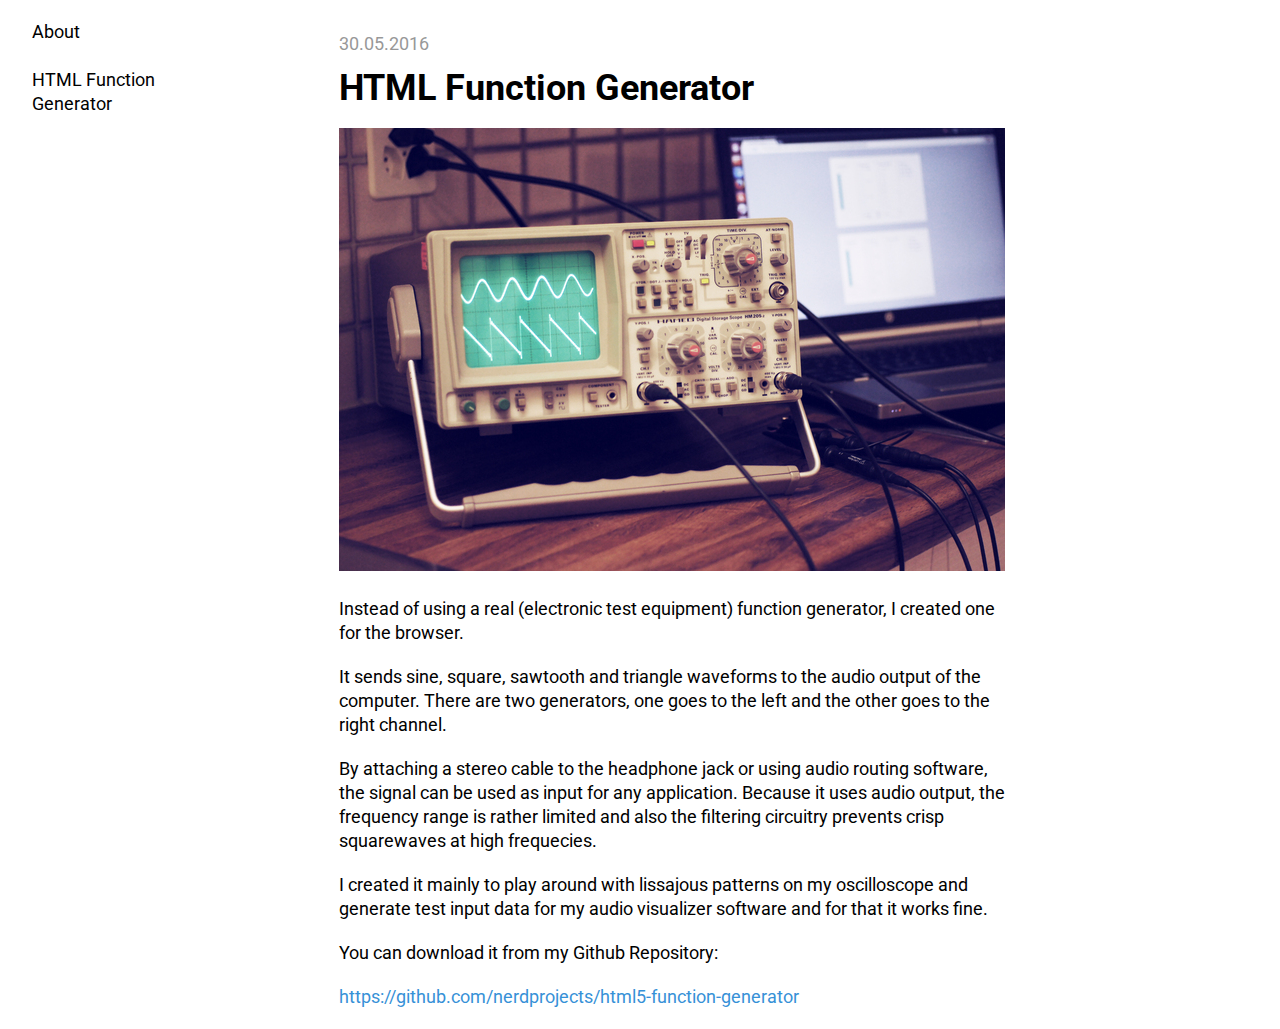
==== projects/function-generator/index.html @ 505a103a "updated content" ====
<!DOCTYPE html>
<html lang="en-us">
  <head>
    <title>HTML Function Generator  </title>
    <meta charset="UTF-8">
    <link rel="stylesheet" href="/css/style.css" />
    <link href="https://fonts.googleapis.com/css2?family=Roboto:ital,wght@0,100;0,300;0,400;0,500;0,700;0,900;1,100;1,300;1,400;1,500;1,700;1,900&display=swap" rel="stylesheet">
  </head>
  <body>
    <nav>      <ul>
        <li><a href="/index.html">About</a></li>
        <li><a href="/projects/function-generator/index.html">HTML Function Generator</a></li>
      </ul>
    </nav>
    <main><article><time datetime="2016-05-30">30.05.2016</time><h1>HTML Function Generator</h1>
<p><img src="bild1.jpg" /></p>
<p>Instead of using a real (electronic test equipment) function generator, I created one for the browser.</p>
<p>It sends sine, square, sawtooth and triangle waveforms to the audio output of the computer. There are two generators, one goes to the left and the other goes to the right channel.</p>
<p>By attaching a stereo cable to the headphone jack or using audio routing software, the signal can be used as input for any application.
Because it uses audio output, the frequency range is rather limited and also the filtering circuitry prevents crisp squarewaves at high frequecies.</p>
<p>I created it mainly to play around with lissajous patterns on my oscilloscope and generate test input data for my audio visualizer software and for that it works fine.</p>
<p>You can download it from my Github Repository:</p>
<p><a href="https://github.com/nerdprojects/html5-function-generator">https://github.com/nerdprojects/html5-function-generator</a></p></article>    </main>
</body>
</html>
---- css/style.css ----
html {
  font-family: "Roboto", sans-serif;
  font-size: 18px;
  line-height: 24px;
}

body {
  display:flex;
  margin: 0;
}

body > nav {
  flex: 0 0 auto;
  order: 1;
  width: 130px;
  padding: 20px 32px;
}

body > nav > ul {
  list-style: none;
  margin: 0;
  padding: 0;
}
body > nav > ul > li {
  margin-bottom:24px;
}

a {
  text-decoration: none;
  color: #000000;
}

a:hover {
  color: #3691d7;
}

main {
  flex: 1;
  order: 2;
  padding-top: 32px;
  margin-right: 130px;
}

article {
  width: 666px;
  margin: 0 auto;
}

article > img {
  width: 100%;
}

article > h1 {
  font-size: 36px;
  margin: 20px 0 28px 0;
}

article > p {
  margin: 20px 0;
}
article > p > a {
  color: #3691d7;
}

article > time {
  color: #989898;
}

.git {
  font-size: 16px;
  overflow-x: hidden;
  background: repeating-linear-gradient( 0deg, #f1f1f1, #f1f1f1 40px, #fbfbfb 40px, #fbfbfb 80px );
  position: relative;
}

.git ul {
  margin: 0;
  padding :0;
  position: absolute;
  list-style: none;
  width:100%;
}
.git > ul {
  position: relative;
  left: 0;
  transition: left .333s;
}

.git li a, .git li span, .git .code > span {
  display: block;
  padding: 10px 10px 10px 38px;
  height: 20px;
  background-image: url('[data-uri]');
  background-repeat: no-repeat;
  background-position: 12px 14px;
}

.git li span, .git .code > span {
  background-image: url('[data-uri]');
}

.git .header {
  height:40px;
}
.git .breadcrumbs {
  float: left;
  padding-top: 7px;
  padding-left: 13px;
}
.git .breadcrumbs span:first-child {
  width: 16px;
  height: 16px;
  background-image: url('[data-uri]');
  background-repeat: no-repeat;
  padding: 0 6px 0 0;
  display: inline-block;
  position: relative;
  top: 2px;
}
.git .breadcrumbs span {
  padding: 6px;
}

.git .downloadZip {
  display: block;
  padding: 8px 10px 10px 38px;
  height: 20px;
  background-image: url('[data-uri]');
  background-repeat: no-repeat;
  background-position: 12px 12px;
  float:right;
}
.git .code {
  position: absolute;
  top: 40px;
  display: none;
  background: #fbfbfb;
  z-index: 100;
  width: 100%;
  font-size: 14px;
  line-height: 20px;
}

.git pre {
  margin: 0;
  padding: 7px;
}

.git ul span, .git .code > span {
  cursor: pointer;
}

.git ul span:hover, .git .code > span:hover {
  color: #3691d7;
}

.git li ul {
  left: 100%;
  top: 0;
}

/*!
 * Hamburgers
 * @description Tasty CSS-animated hamburgers
 * @author Jonathan Suh @jonsuh
 * @site https://jonsuh.com/hamburgers
 * @link https://github.com/jonsuh/hamburgers
 */
.hamburger {
  padding: 15px 15px;
  /*display: inline-block;*/
  display: none;
  cursor: pointer;
  transition-property: opacity, filter;
  transition-duration: 0.15s;
  transition-timing-function: linear;
  font: inherit;
  color: inherit;
  text-transform: none;
  background-color: transparent;
  border: 0;
  margin: 0;
  overflow: visible; }
  .hamburger:hover {
    opacity: 0.7; }
  .hamburger.is-active:hover {
    opacity: 0.7; }
  .hamburger.is-active .hamburger-inner,
  .hamburger.is-active .hamburger-inner::before,
  .hamburger.is-active .hamburger-inner::after {
    background-color: #000; }

.hamburger-box {
  width: 40px;
  height: 24px;
  display: inline-block;
  position: relative; }

.hamburger-inner {
  display: block;
  top: 50%;
  margin-top: -2px; }
  .hamburger-inner, .hamburger-inner::before, .hamburger-inner::after {
    width: 40px;
    height: 4px;
    background-color: #000;
    border-radius: 4px;
    position: absolute;
    transition-property: transform;
    transition-duration: 0.15s;
    transition-timing-function: ease; }
  .hamburger-inner::before, .hamburger-inner::after {
    content: "";
    display: block; }
  .hamburger-inner::before {
    top: -10px; }
  .hamburger-inner::after {
    bottom: -10px; }

/*
   * 3DX
   */
.hamburger--3dx .hamburger-box {
  perspective: 80px; }

.hamburger--3dx .hamburger-inner {
  transition: transform 0.15s cubic-bezier(0.645, 0.045, 0.355, 1), background-color 0s 0.1s cubic-bezier(0.645, 0.045, 0.355, 1); }
  .hamburger--3dx .hamburger-inner::before, .hamburger--3dx .hamburger-inner::after {
    transition: transform 0s 0.1s cubic-bezier(0.645, 0.045, 0.355, 1); }

.hamburger--3dx.is-active .hamburger-inner {
  background-color: transparent !important;
  transform: rotateY(180deg); }
  .hamburger--3dx.is-active .hamburger-inner::before {
    transform: translate3d(0, 10px, 0) rotate(45deg); }
  .hamburger--3dx.is-active .hamburger-inner::after {
    transform: translate3d(0, -10px, 0) rotate(-45deg); }
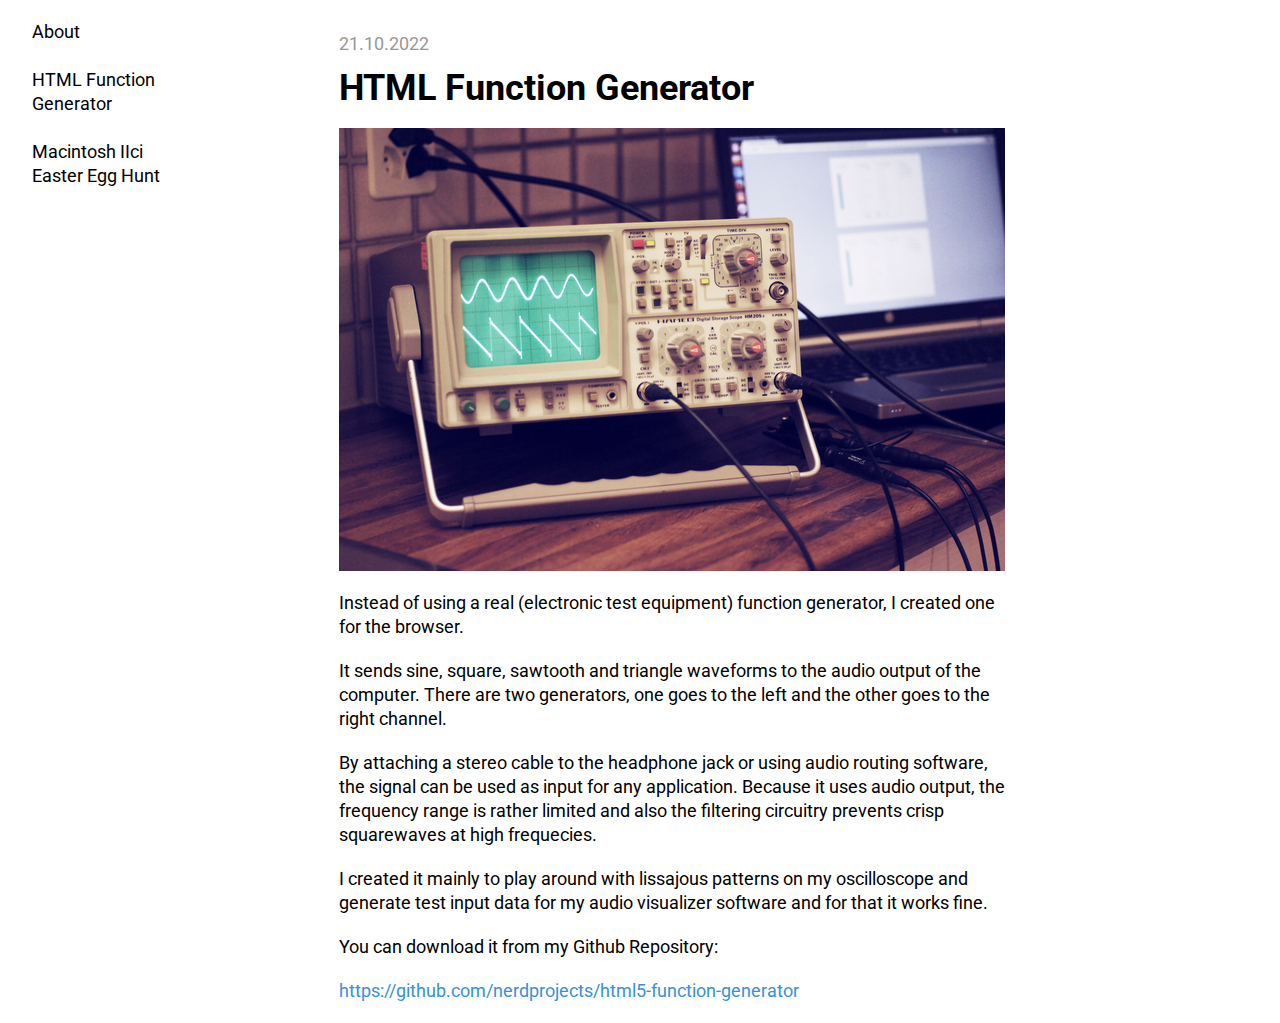
==== commit 25dd51d7: "updated content" ====
--- a/projects/function-generator/index.html
+++ b/projects/function-generator/index.html
@@ -3,16 +3,18 @@
   <head>
     <title>HTML Function Generator  </title>
     <meta charset="UTF-8">
+    <link rel="icon" href="data:image/svg+xml,<svg xmlns=%22http://www.w3.org/2000/svg%22 viewBox=%220 0 100 100%22><text y=%22.9em%22 font-size=%2280%22>🚀</text></svg>">
     <link rel="stylesheet" href="/css/style.css" />
     <link href="https://fonts.googleapis.com/css2?family=Roboto:ital,wght@0,100;0,300;0,400;0,500;0,700;0,900;1,100;1,300;1,400;1,500;1,700;1,900&display=swap" rel="stylesheet">
   </head>
   <body>
     <nav>      <ul>
-        <li><a href="/index.html">About</a></li>
-        <li><a href="/projects/function-generator/index.html">HTML Function Generator</a></li>
+        <li><a href="/">About</a></li>
+        <li><a href="/projects/function-generator/">HTML Function Generator</a></li>
+        <li><a href="/projects/iici-easteregg-hunt/">Macintosh IIci Easter Egg Hunt</a></li>
       </ul>
     </nav>
-    <main><article><time datetime="2016-05-30">30.05.2016</time><h1>HTML Function Generator</h1>
+    <main><article><time datetime="2022-10-21">21.10.2022</time><h1>HTML Function Generator</h1>
 <p><img src="bild1.jpg" /></p>
 <p>Instead of using a real (electronic test equipment) function generator, I created one for the browser.</p>
 <p>It sends sine, square, sawtooth and triangle waveforms to the audio output of the computer. There are two generators, one goes to the left and the other goes to the right channel.</p>
@@ -21,5 +23,6 @@
 <p>I created it mainly to play around with lissajous patterns on my oscilloscope and generate test input data for my audio visualizer software and for that it works fine.</p>
 <p>You can download it from my Github Repository:</p>
 <p><a href="https://github.com/nerdprojects/html5-function-generator">https://github.com/nerdprojects/html5-function-generator</a></p></article>    </main>
+    <script src="/js/script.js"></script>
 </body>
 </html>--- a/css/style.css
+++ b/css/style.css
@@ -46,8 +46,12 @@
   margin: 0 auto;
 }
 
-article > img {
-  width: 100%;
+article img {
+  display: block;
+}
+
+article img.framed {
+  border: 1px solid black;
 }
 
 article > h1 {
@@ -66,173 +70,10 @@
   color: #989898;
 }
 
-.git {
-  font-size: 16px;
-  overflow-x: hidden;
-  background: repeating-linear-gradient( 0deg, #f1f1f1, #f1f1f1 40px, #fbfbfb 40px, #fbfbfb 80px );
-  position: relative;
+pre {
+  background: #666;
+  padding: 10px;
+  border-radius: 5px;
+  font-size: 12px;
+  color: white;
 }
-
-.git ul {
-  margin: 0;
-  padding :0;
-  position: absolute;
-  list-style: none;
-  width:100%;
-}
-.git > ul {
-  position: relative;
-  left: 0;
-  transition: left .333s;
-}
-
-.git li a, .git li span, .git .code > span {
-  display: block;
-  padding: 10px 10px 10px 38px;
-  height: 20px;
-  background-image: url('[data-uri]');
-  background-repeat: no-repeat;
-  background-position: 12px 14px;
-}
-
-.git li span, .git .code > span {
-  background-image: url('[data-uri]');
-}
-
-.git .header {
-  height:40px;
-}
-.git .breadcrumbs {
-  float: left;
-  padding-top: 7px;
-  padding-left: 13px;
-}
-.git .breadcrumbs span:first-child {
-  width: 16px;
-  height: 16px;
-  background-image: url('[data-uri]');
-  background-repeat: no-repeat;
-  padding: 0 6px 0 0;
-  display: inline-block;
-  position: relative;
-  top: 2px;
-}
-.git .breadcrumbs span {
-  padding: 6px;
-}
-
-.git .downloadZip {
-  display: block;
-  padding: 8px 10px 10px 38px;
-  height: 20px;
-  background-image: url('[data-uri]');
-  background-repeat: no-repeat;
-  background-position: 12px 12px;
-  float:right;
-}
-.git .code {
-  position: absolute;
-  top: 40px;
-  display: none;
-  background: #fbfbfb;
-  z-index: 100;
-  width: 100%;
-  font-size: 14px;
-  line-height: 20px;
-}
-
-.git pre {
-  margin: 0;
-  padding: 7px;
-}
-
-.git ul span, .git .code > span {
-  cursor: pointer;
-}
-
-.git ul span:hover, .git .code > span:hover {
-  color: #3691d7;
-}
-
-.git li ul {
-  left: 100%;
-  top: 0;
-}
-
-/*!
- * Hamburgers
- * @description Tasty CSS-animated hamburgers
- * @author Jonathan Suh @jonsuh
- * @site https://jonsuh.com/hamburgers
- * @link https://github.com/jonsuh/hamburgers
- */
-.hamburger {
-  padding: 15px 15px;
-  /*display: inline-block;*/
-  display: none;
-  cursor: pointer;
-  transition-property: opacity, filter;
-  transition-duration: 0.15s;
-  transition-timing-function: linear;
-  font: inherit;
-  color: inherit;
-  text-transform: none;
-  background-color: transparent;
-  border: 0;
-  margin: 0;
-  overflow: visible; }
-  .hamburger:hover {
-    opacity: 0.7; }
-  .hamburger.is-active:hover {
-    opacity: 0.7; }
-  .hamburger.is-active .hamburger-inner,
-  .hamburger.is-active .hamburger-inner::before,
-  .hamburger.is-active .hamburger-inner::after {
-    background-color: #000; }
-
-.hamburger-box {
-  width: 40px;
-  height: 24px;
-  display: inline-block;
-  position: relative; }
-
-.hamburger-inner {
-  display: block;
-  top: 50%;
-  margin-top: -2px; }
-  .hamburger-inner, .hamburger-inner::before, .hamburger-inner::after {
-    width: 40px;
-    height: 4px;
-    background-color: #000;
-    border-radius: 4px;
-    position: absolute;
-    transition-property: transform;
-    transition-duration: 0.15s;
-    transition-timing-function: ease; }
-  .hamburger-inner::before, .hamburger-inner::after {
-    content: "";
-    display: block; }
-  .hamburger-inner::before {
-    top: -10px; }
-  .hamburger-inner::after {
-    bottom: -10px; }
-
-/*
-   * 3DX
-   */
-.hamburger--3dx .hamburger-box {
-  perspective: 80px; }
-
-.hamburger--3dx .hamburger-inner {
-  transition: transform 0.15s cubic-bezier(0.645, 0.045, 0.355, 1), background-color 0s 0.1s cubic-bezier(0.645, 0.045, 0.355, 1); }
-  .hamburger--3dx .hamburger-inner::before, .hamburger--3dx .hamburger-inner::after {
-    transition: transform 0s 0.1s cubic-bezier(0.645, 0.045, 0.355, 1); }
-
-.hamburger--3dx.is-active .hamburger-inner {
-  background-color: transparent !important;
-  transform: rotateY(180deg); }
-  .hamburger--3dx.is-active .hamburger-inner::before {
-    transform: translate3d(0, 10px, 0) rotate(45deg); }
-  .hamburger--3dx.is-active .hamburger-inner::after {
-    transform: translate3d(0, -10px, 0) rotate(-45deg); }
-
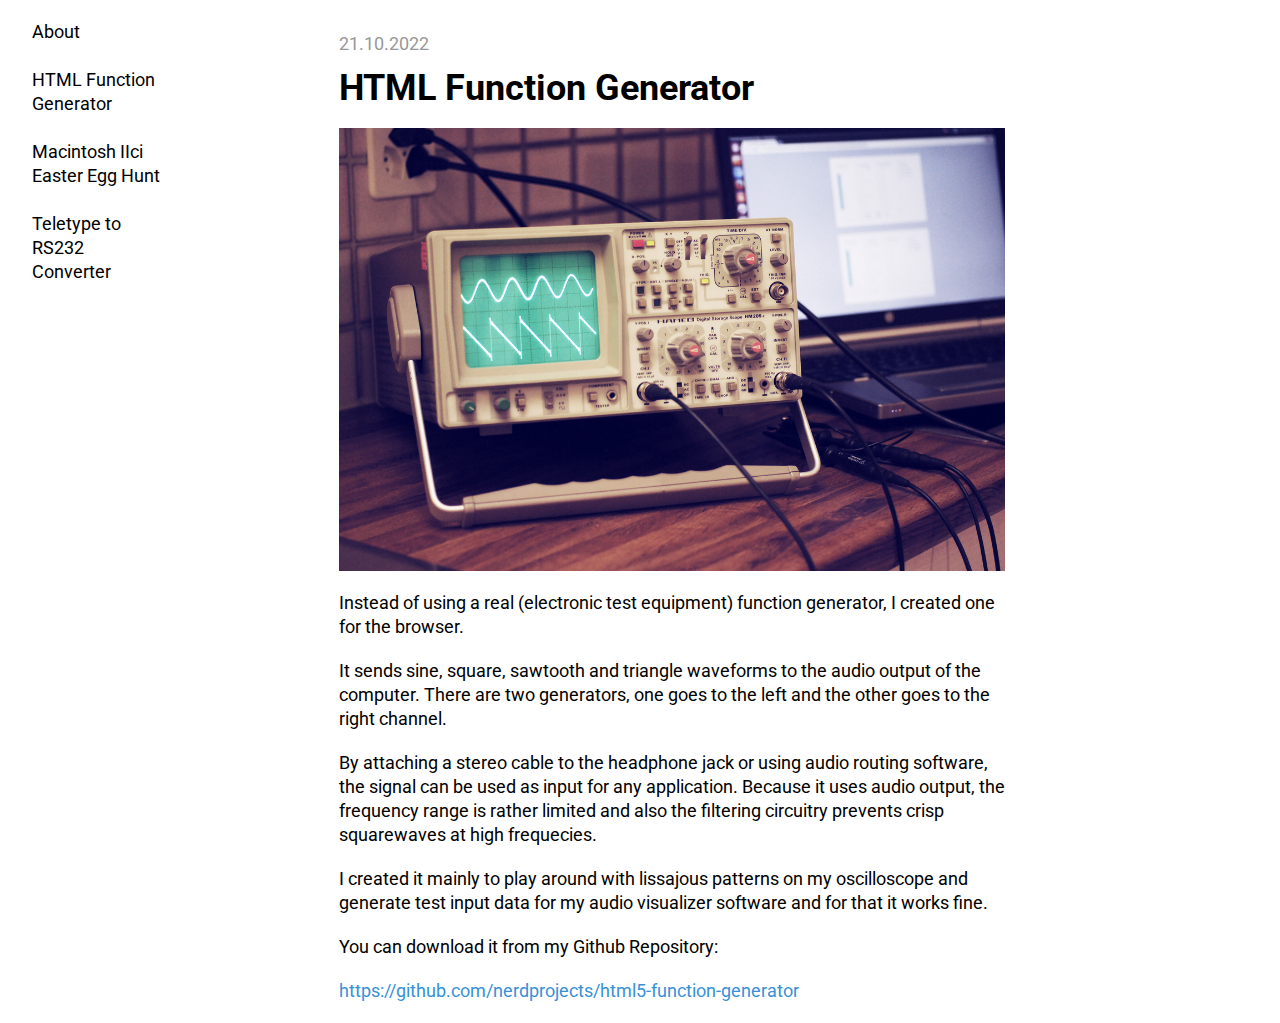
==== commit ddc577f0: "updated content" ====
--- a/projects/function-generator/index.html
+++ b/projects/function-generator/index.html
@@ -12,10 +12,11 @@
         <li><a href="/">About</a></li>
         <li><a href="/projects/function-generator/">HTML Function Generator</a></li>
         <li><a href="/projects/iici-easteregg-hunt/">Macintosh IIci Easter Egg Hunt</a></li>
+        <li><a href="/projects/teletype-to-rs232/">Teletype to RS232 Converter</a></li>
       </ul>
     </nav>
     <main><article><time datetime="2022-10-21">21.10.2022</time><h1>HTML Function Generator</h1>
-<p><img src="bild1.jpg" /></p>
+<p><figure><img src="bild1.jpg" /></figure></p>
 <p>Instead of using a real (electronic test equipment) function generator, I created one for the browser.</p>
 <p>It sends sine, square, sawtooth and triangle waveforms to the audio output of the computer. There are two generators, one goes to the left and the other goes to the right channel.</p>
 <p>By attaching a stereo cable to the headphone jack or using audio routing software, the signal can be used as input for any application.
--- a/css/style.css
+++ b/css/style.css
@@ -46,11 +46,22 @@
   margin: 0 auto;
 }
 
-article img {
-  display: block;
+article figure {
+  margin: 0;
+  width: 100%;
+  display: flex;
+  gap: 20px;
 }
 
-article img.framed {
+article figure img {
+  max-width: 100%;
+}
+
+article figure img.half {
+  width: 50%;
+}
+
+article figure.framed img {
   border: 1px solid black;
 }
 
@@ -62,7 +73,7 @@
 article > p {
   margin: 20px 0;
 }
-article > p > a {
+article a {
   color: #3691d7;
 }
 
